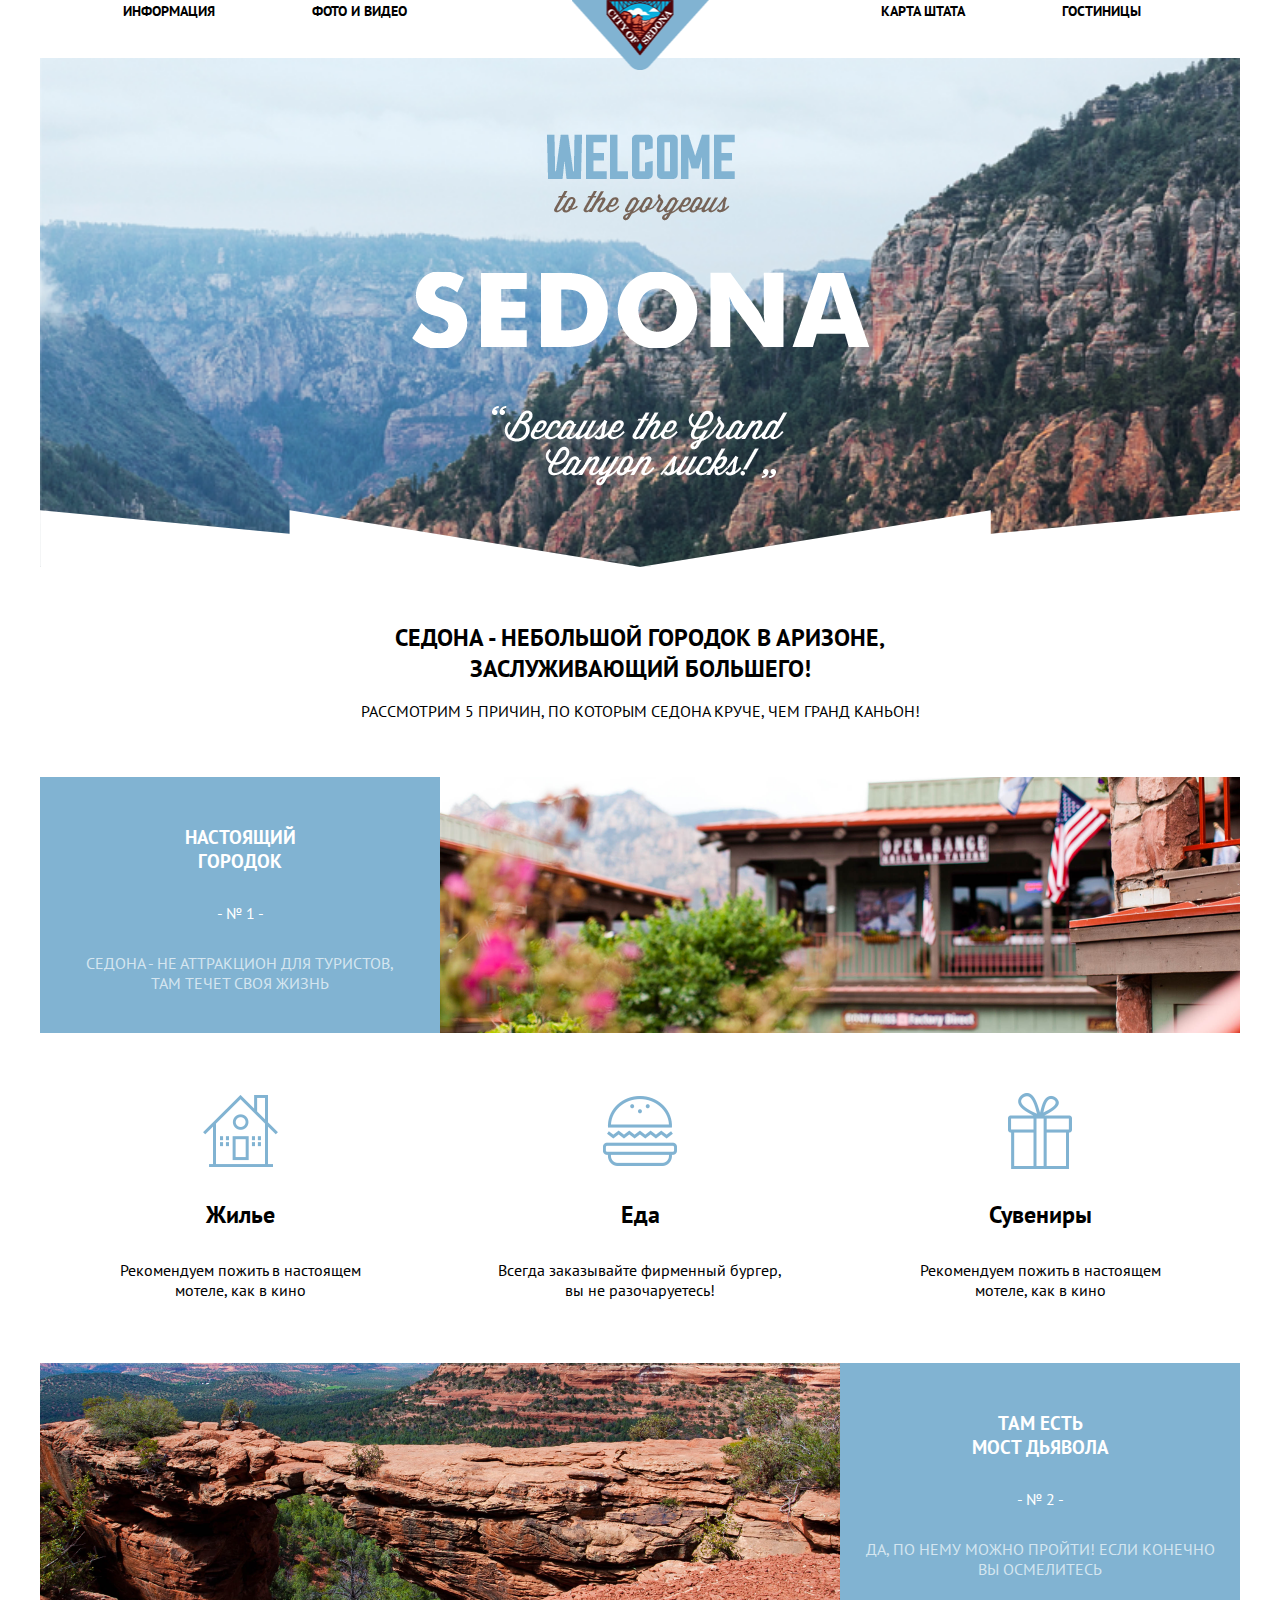
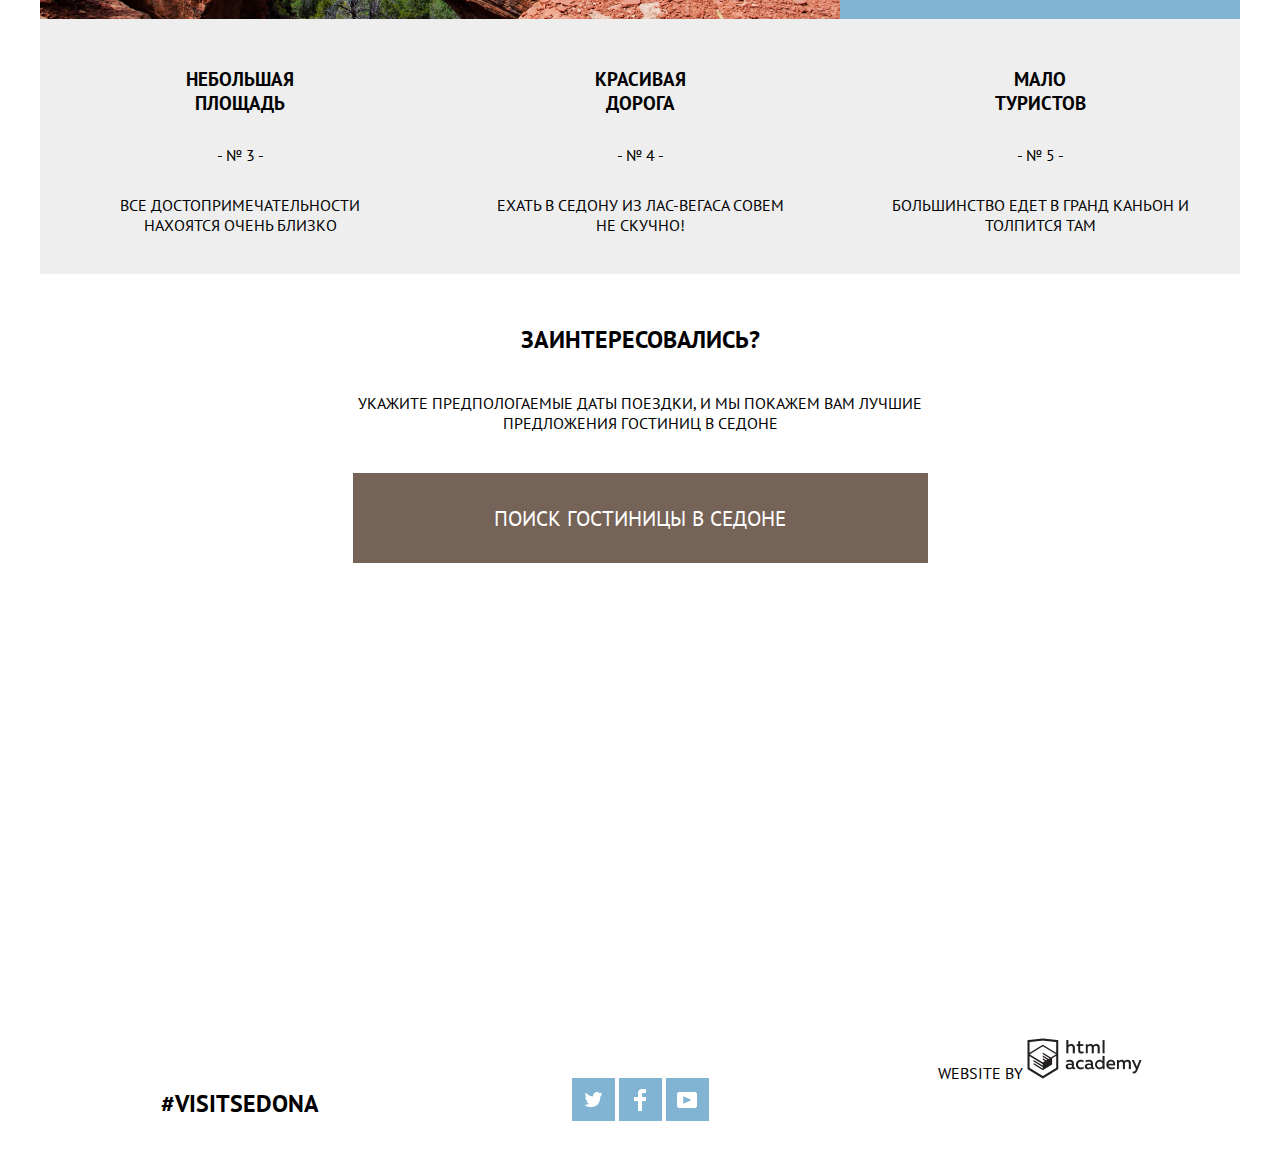
==== index.html @ 97532444 "1" ====
<!DOCTYPE html>
<html lang="en">
<head>
    <meta charset="UTF-8">
    <title>Sedona</title>
    <link rel="stylesheet" href="css/style.css">
    <link href="https://fonts.googleapis.com/css?family=PT+Sans:400,700&amp;subset=cyrillic" rel="stylesheet">
</head>
<body>
<header>
    <div class="head-img"></div>
    <nav class="head-nav">
        <a href="#">Информация</a>
        <a href="#">Фото и видео</a>
        <a href="#">Карта штата</a>
        <a href="hotels.html">Гостиницы</a>
    </nav>
</header>
<main class="main-index">
    <div class="welcome"></div>
    <div class="gorgeous"></div>
    <div class="sedona"></div>
    <div class="because"></div>
    <div class="decor-background"></div>
    <div class="causes">
        <div class="sedona-causes">
            <h2>Седона - небольшой городок в Аризоне, заслуживающий большего!</h2>
            <p>Рассмотрим 5 причин, по которым седона круче, чем Гранд Каньон!</p>
        </div>
    </div>
    <div class="img-background"></div>
    <div class="causes-container-one">
        <div class="blue-block">
            <h3>Настоящий <br> городок</h3>
            <span>- № 1 -</span>
            <p>Седона - не аттракцион для туристов, <br> там течет своя жизнь</p>
        </div>
        <div class="pic"></div>
    </div>
    <div class="causes-container-two">
        <div class="info-big">
            <div class="icon-one"></div>
            <h2>Жилье</h2>
            <p>Рекомендуем пожить в настоящем <br> мотеле, как в кино</p>
        </div>
        <div class="info-big">
            <div class="icon-two"></div>
            <h2>Еда</h2>
            <p>Всегда заказывайте фирменный бургер, <br> вы не разочаруетесь!</p>
        </div>
        <div class="info-big">
            <div class="icon-tree"></div>
            <h2>Сувениры</h2>
            <p>Рекомендуем пожить в настоящем <br> мотеле, как в кино</p>
        </div>
    </div>
    <div class="causes-container-one">
        <div class="pic"></div>
        <div class="blue-block">
            <h3>Там есть <br> мост Дьявола</h3>
            <span>- № 2 -</span>
            <p>Да, по нему можно пройти! Если конечно <br> вы осмелитесь</p>
        </div>
    </div>
    <div class="causes-container-two">
        <div class="info-small">
            <h3>Небольшая <br> площадь</h3>
            <span>- № 3 -</span>
            <p>Все достопримечательности <br> нахоятся очень близко</p>
        </div>
        <div class="info-small">
            <h3>Красивая <br> дорога</h3>
            <span>- № 4 -</span>
            <p>Ехать в Седону из Лас-Вегаса совем <br> не скучно!</p>
        </div>
        <div class="info-small">
            <h3>Мало <br> туристов</h3>
            <span>- № 5 -</span>
            <p>Большинство едет в Гранд Каньон и <br> Толпится там</p>
        </div>
    </div>
    <div class="search-wrap">
        <div class="hostel-search">
            <h2>Заинтересовались?</h2>
            <p>Укажите предпологаемые даты поездки, и мы покажем вам лучшие предложения гостиниц в Седоне</p>
            <button class="btn-search">Поиск гостиницы в седоне</button>
        </div>
    </div>
    <div class="map">
        <script type="text/javascript" charset="utf-8" async src="https://api-maps.yandex.ru/services/constructor/1.0/js/?um=constructor%3Ad782599f2aa841fd7b406ab097861d52512309ee60bc4df5527d8abed9e9d67f&amp;width=1200&amp;height=474&amp;lang=ru_RU&amp;scroll=true"></script>
    </div>
    <footer>
        <div class="foot-wrap">
        <div class="social">
            <h2>#visitsedona</h2>
        </div>
        <div class="social">
            <a href="#" class="twitter"></a>
            <a href="#" class="facebook"></a>
            <a href="#" class="youtube"></a>
        </div>
        <div class="social">
            <span>Website by</span>
            <a href="#" class="academy"><img src="img/logo_name.png" alt="html academy"></a>
        </div>
        </div>
    </footer>
</main>
</body>
</html>
---- css/style.css ----
*{
    font-family: 'PT Sans', sans-serif;
    margin: 0 auto;
    padding: 0;
   /* outline: 1px solid black;*/
}
header{
    width: 1280px;
}
main{
    width: 1280px;
}
footer{
    width: 1280px;
}
.head-nav{
    width: 1200px;
    height: 58px;
}
.head-nav a{
    margin: 0 0 0 73px;
    padding: 10px;
    color: #000000;
    font-size: 14px;
    font-weight: bold;
    text-transform: uppercase;
    text-decoration: none;
    cursor: pointer;
}
.head-nav a:nth-of-type(3){
    margin: 0 0 0 450px;
}
.head-img {
    position: absolute;
    width: 137px;
    height: 70px;
    margin: 0 0 0 572px;
    background: url("../img/logo.png") center no-repeat;
}
.welcome{
    position: absolute;
    width: 190px;
    height: 46px;
    margin: 75px 0 0 546px;
    background: url("../img/welcome.png")center no-repeat;
}
.gorgeous {
    position: absolute;
    width: 178px;
    height: 30px;
    margin: 133px 0 0 553px;
    background: url("../img/tothegorgeous.png") center no-repeat;
}
.sedona{
     position: absolute;
     width: 460px;
     height: 76px;
     margin: 214px 0 0 411px;
     background: url("../img/Sedona.png")center no-repeat;
 }
.because{
    position: absolute;
    width: 296px;
    height: 80px;
    margin: 348px 0 0 492px;
    background: url("../img/becausetheGrand Canyonsucks.png")center no-repeat;
}
.img-background{
    width: 1200px;
    height: 719px;
    background: url("../img/backgroundSedona.png") center no-repeat;
    background-size: cover;
}
.decor-background{
    position: absolute;
    width: 1200px;
    height: 60px;
    margin:  450px 0 0 40px;
    background: url("../img/decorbackg.png") center no-repeat;
}
.causes{
    position: absolute;
    width: 1200px;
    height: 210px;
    margin:  509px 0 0 40px;
    background: #ffffff;
}
.sedona-causes{
    width: 576px;
    height: 100px;
    margin: 55px auto;
    text-align: center;
    text-transform: uppercase;
}
.sedona-causes p{
    margin: 17px 0 0 0;
}
.causes-container-one{
    width: 1200px;
    display: flex;
}
.causes-container-two{
    width: 1200px;
    display: flex;
}
.blue-block{
    width: 400px;
    height: 256px;
    background: #81b3d2;
    color: #ffffff;
    text-align: center;
    text-transform: uppercase;
}
.blue-block h3{
    margin: 48px 0 30px 0;
}
.blue-block p{
    margin: 30px 0 0 0;
    color: #d5e6f0;
}
.pic{
    width: 800px;
    height: 256px;
    background: url("../img/photo1.png") center no-repeat;
    background-size: cover;
}
.pic:nth-of-type(1){
    width: 800px;
    height: 256px;
    background: url("../img/photo2.png") center no-repeat;
    background-size: cover;
}
.info-big{
    width: 400px;
    height: 330px;
    text-align: center;
}
.info-big p{
    margin: 30px 0 0 0;
}
.icon-one{
    width: 76px;
    height: 76px;
    margin: 60px auto 30px auto;
    background: url("../img/icon-1.png") center no-repeat;
}
.icon-two{
    width: 76px;
    height: 76px;
    margin: 60px auto 30px auto;
    background: url("../img/icon-2.png") center no-repeat;
}
.icon-tree{
    width: 76px;
    height: 76px;
    margin: 60px auto 30px auto;
    background: url("../img/icon-3.png") center no-repeat;
}
.info-small{
    width: 400px;
    height: 255px;
    background: #eeeeee;
    text-align: center;
    text-transform: uppercase;
}
.info-small h3{
    margin: 48px 0 30px 0;
}
.info-small p{
    margin: 30px 0 0 0;
}
.search-wrap{
    width: 1200px;
    padding: 50px 0 0 0;
}
.hostel-search{
    width: 576px;
    height: 240px;
    text-align: center;
    text-transform: uppercase;
}
.hostel-search h2{
    margin: 0 0 38px 0;
}
.hostel-search p{
    margin: 0 0 40px 0;
}
button.btn-search{
    width: 575px;
    height: 90px;
    background: #766357;
    color: #ffffff;
    font-size: 21px;
    text-transform: uppercase;
    border: none;
    cursor: pointer;
}
.map{
    width: 1200px;
    height: 474px;
}
.foot-wrap{
    display: flex;
    width: 1200px;
    height: 120px;
}
.social{
    width: 400px;
    height: 120px;
    text-align: center;
    text-transform: uppercase;
}
.social h2{
    margin: 50px 0 0 0;
}
.social span{
    margin: 50px 0 0 0;
}
.social a{
    margin: 40px 0 0 0;
    text-decoration: none;
}
.social a:last-child(1){
    margin: 50px 0 0 0;
}
.twitter{
    display: inline-block;
    width: 43px;
    height: 43px;
    background: #81b3d2 url("../img/twitter.png") center no-repeat;
}
.facebook{
    display: inline-block;
    width: 43px;
    height: 43px;
    background: #81b3d2 url("../img/fb.png") center no-repeat;
}
.youtube{
    display: inline-block;
    width: 43px;
    height: 43px;
    background: #81b3d2 url("../img/youtube.png") center no-repeat;
}
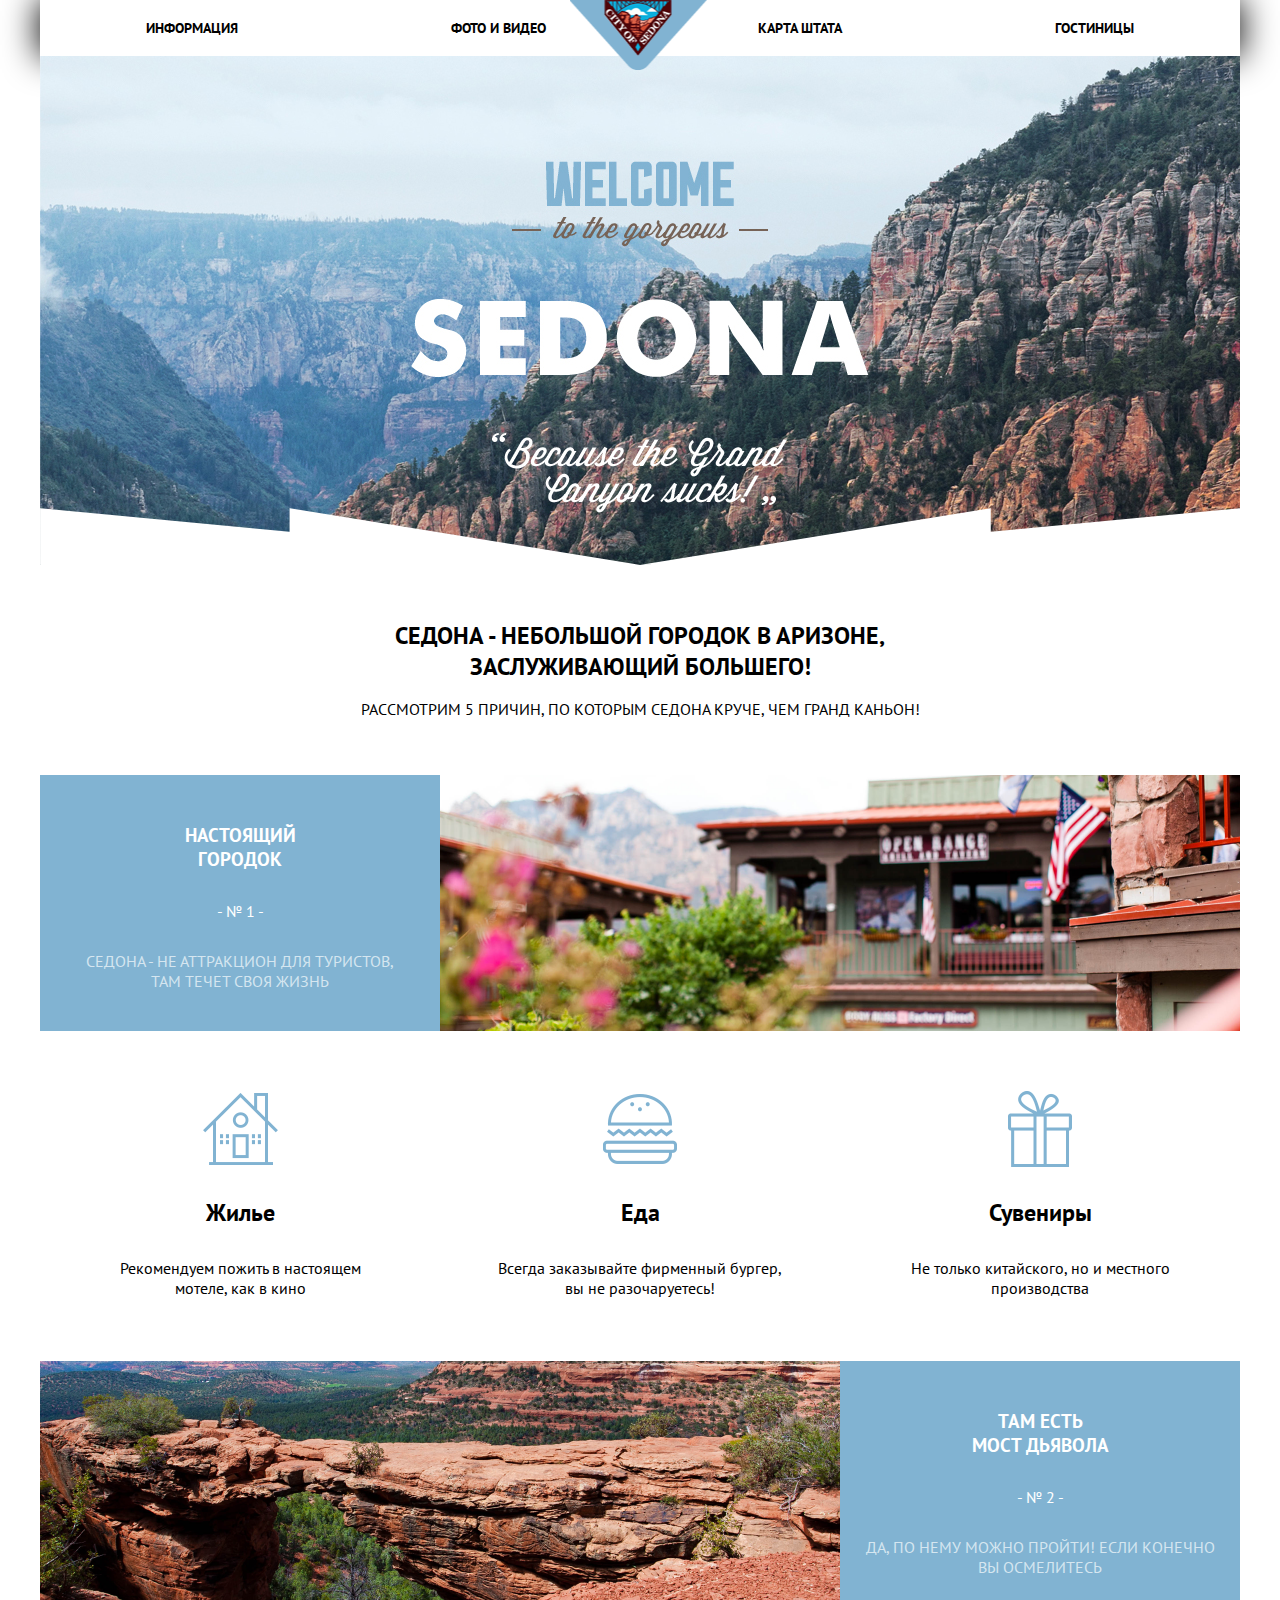
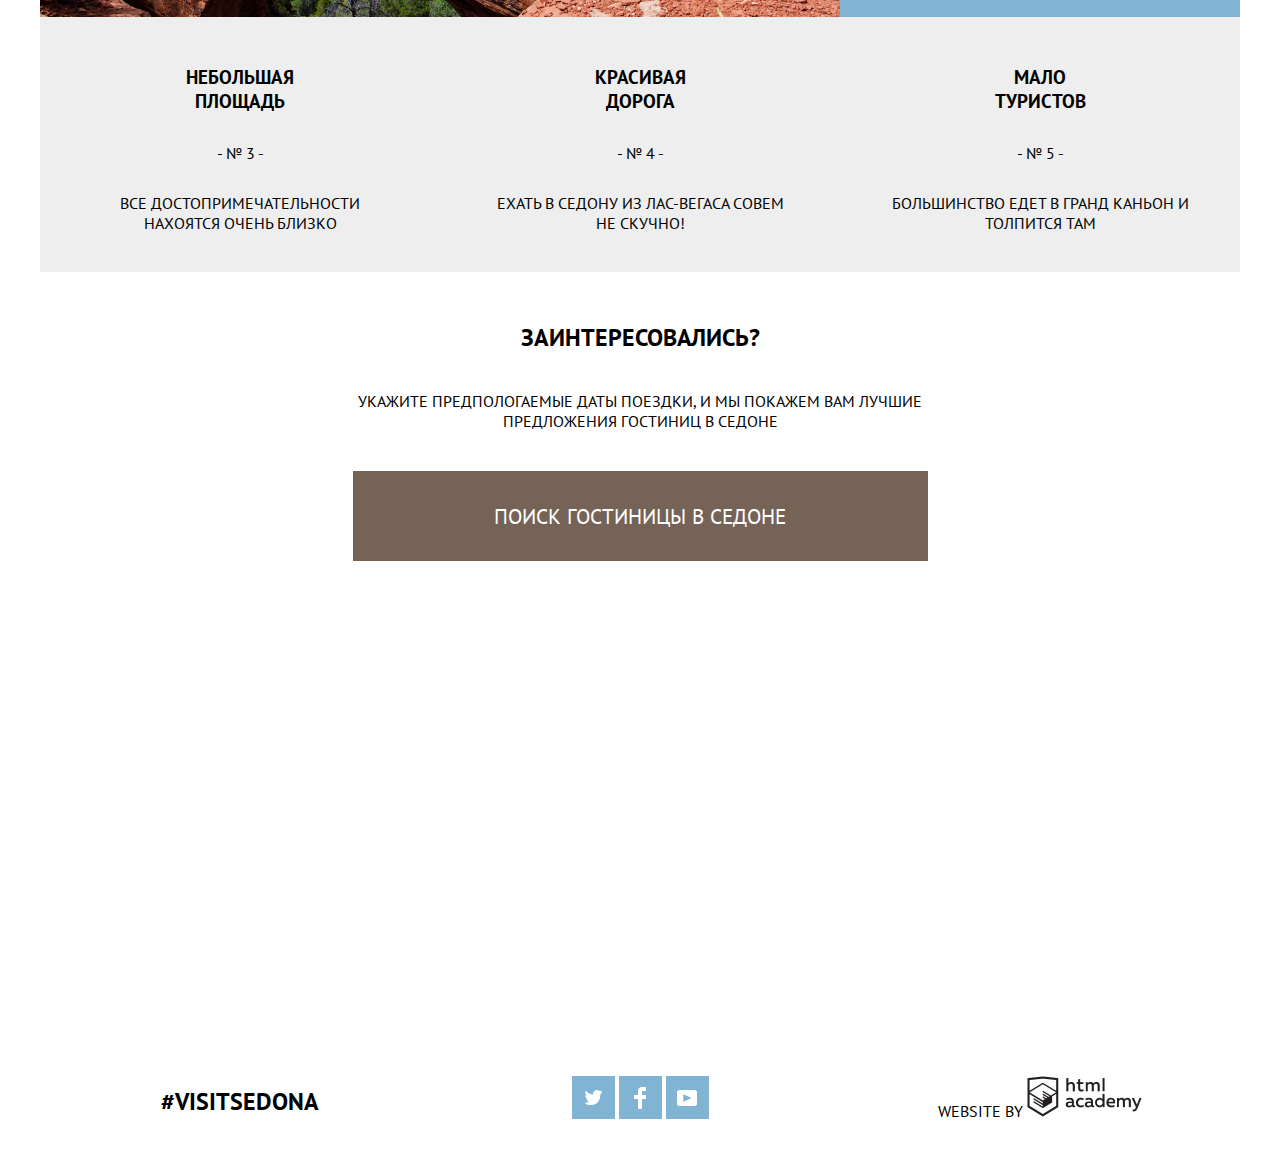
==== commit 3d24e144: "sedona" ====
--- a/index.html
+++ b/index.html
@@ -8,19 +8,16 @@
 </head>
 <body>
 <header>
-    <div class="head-img"></div>
     <nav class="head-nav">
         <a href="#">Информация</a>
         <a href="#">Фото и видео</a>
+        <a href="index.html" class="head-img"></a>
         <a href="#">Карта штата</a>
         <a href="hotels.html">Гостиницы</a>
     </nav>
+    <div class="shadow"></div>
 </header>
 <main class="main-index">
-    <div class="welcome"></div>
-    <div class="gorgeous"></div>
-    <div class="sedona"></div>
-    <div class="because"></div>
     <div class="decor-background"></div>
     <div class="causes">
         <div class="sedona-causes">
@@ -51,7 +48,7 @@
         <div class="info-big">
             <div class="icon-tree"></div>
             <h2>Сувениры</h2>
-            <p>Рекомендуем пожить в настоящем <br> мотеле, как в кино</p>
+            <p>Не только китайского, но и местного <br> производства</p>
         </div>
     </div>
     <div class="causes-container-one">
@@ -80,15 +77,16 @@
         </div>
     </div>
     <div class="search-wrap">
-        <div class="hostel-search">
+        <div class="hotels-search">
             <h2>Заинтересовались?</h2>
             <p>Укажите предпологаемые даты поездки, и мы покажем вам лучшие предложения гостиниц в Седоне</p>
             <button class="btn-search">Поиск гостиницы в седоне</button>
         </div>
     </div>
     <div class="map">
-        <script type="text/javascript" charset="utf-8" async src="https://api-maps.yandex.ru/services/constructor/1.0/js/?um=constructor%3Ad782599f2aa841fd7b406ab097861d52512309ee60bc4df5527d8abed9e9d67f&amp;width=1200&amp;height=474&amp;lang=ru_RU&amp;scroll=true"></script>
+        <script type="text/javascript" charset="utf-8" async src="https://api-maps.yandex.ru/services/constructor/1.0/js/?um=constructor%3Ad782599f2aa841fd7b406ab097861d52512309ee60bc4df5527d8abed9e9d67f&amp;width=100%25&amp;height=595&amp;lang=ru_RU&amp;scroll=true"></script>
     </div>
+</main>
     <footer>
         <div class="foot-wrap">
         <div class="social">
@@ -100,11 +98,12 @@
             <a href="#" class="youtube"></a>
         </div>
         <div class="social">
+            <div class="html-academy">
             <span>Website by</span>
             <a href="#" class="academy"><img src="img/logo_name.png" alt="html academy"></a>
+            </div>
         </div>
         </div>
     </footer>
-</main>
 </body>
 </html>--- a/css/style.css
+++ b/css/style.css
@@ -2,7 +2,7 @@
     font-family: 'PT Sans', sans-serif;
     margin: 0 auto;
     padding: 0;
-   /* outline: 1px solid black;*/
+ /*   outline: 1px solid black;*/
 }
 header{
     width: 1280px;
@@ -11,15 +11,19 @@
     width: 1280px;
 }
 footer{
+    position: relative;
     width: 1280px;
+    background: rgba(255, 255, 255, 0.84);
+}
+button{
+    text-transform: uppercase;
 }
 .head-nav{
-    width: 1200px;
-    height: 58px;
+    display: flex;
+    width: 1200px;
+    box-shadow: black 0 0 35px 1px;
 }
 .head-nav a{
-    margin: 0 0 0 73px;
-    padding: 10px;
     color: #000000;
     font-size: 14px;
     font-weight: bold;
@@ -27,48 +31,25 @@
     text-decoration: none;
     cursor: pointer;
 }
+.head-nav a:nth-of-type(1),
+.head-nav a:nth-of-type(2),
+.head-nav a:nth-of-type(4),
+.head-nav a:nth-of-type(5) {
+    padding: 19px 0 19px 0;
+}
 .head-nav a:nth-of-type(3){
-    margin: 0 0 0 450px;
+    margin: 0 0 0 530px;
 }
 .head-img {
     position: absolute;
     width: 137px;
     height: 70px;
-    margin: 0 0 0 572px;
     background: url("../img/logo.png") center no-repeat;
 }
-.welcome{
-    position: absolute;
-    width: 190px;
-    height: 46px;
-    margin: 75px 0 0 546px;
-    background: url("../img/welcome.png")center no-repeat;
-}
-.gorgeous {
-    position: absolute;
-    width: 178px;
-    height: 30px;
-    margin: 133px 0 0 553px;
-    background: url("../img/tothegorgeous.png") center no-repeat;
-}
-.sedona{
-     position: absolute;
-     width: 460px;
-     height: 76px;
-     margin: 214px 0 0 411px;
-     background: url("../img/Sedona.png")center no-repeat;
- }
-.because{
-    position: absolute;
-    width: 296px;
-    height: 80px;
-    margin: 348px 0 0 492px;
-    background: url("../img/becausetheGrand Canyonsucks.png")center no-repeat;
-}
 .img-background{
     width: 1200px;
     height: 719px;
-    background: url("../img/backgroundSedona.png") center no-repeat;
+    background: url("../img/backgroundsedona.jpg") center no-repeat;
     background-size: cover;
 }
 .decor-background{
@@ -173,16 +154,16 @@
     width: 1200px;
     padding: 50px 0 0 0;
 }
-.hostel-search{
+.hotels-search{
     width: 576px;
     height: 240px;
     text-align: center;
     text-transform: uppercase;
 }
-.hostel-search h2{
+.hotels-search h2{
     margin: 0 0 38px 0;
 }
-.hostel-search p{
+.hotels-search p{
     margin: 0 0 40px 0;
 }
 button.btn-search{
@@ -196,7 +177,6 @@
     cursor: pointer;
 }
 .map{
-    width: 1200px;
     height: 474px;
 }
 .foot-wrap{
@@ -213,15 +193,9 @@
 .social h2{
     margin: 50px 0 0 0;
 }
-.social span{
-    margin: 50px 0 0 0;
-}
 .social a{
     margin: 40px 0 0 0;
     text-decoration: none;
-}
-.social a:last-child(1){
-    margin: 50px 0 0 0;
 }
 .twitter{
     display: inline-block;
@@ -241,4 +215,199 @@
     height: 43px;
     background: #81b3d2 url("../img/youtube.png") center no-repeat;
 }
+.main-hotels{
+    width: 1280px;
+}
+.filter-wrap{
+    display: flex;
+    width: 100%;
+    height: 217px;
+    background: url("../img/filterbackground.png") center no-repeat;
+    color: #ffffff;
+    text-transform: uppercase;
+}
+.filter{
+    width: 150px;
+    height: 165px;
+    margin: 30px 0 0 146px;
+}
+.filter h4{
+    margin: 0 0 25px 0;
+}
+.filter-item{
+    margin: 0 0 25px 0;
+}
+.filter-price{
+    width: 328px;
+    height: 160px;
+    margin: 27px 0 0 253px;
+}
+.range-price{
+    float: left;
+    width: 296px;
+    margin: 15px 0 0 0;
+    padding: 7px;
+    border: 2px solid white;
+}
+.min-price{
+    margin: 0 0 0 60px;
+}
+.max-price{
+    margin: 0 0 0 105px;
+}
+.scale{
+    width: 317px;
+    height: 2px;
+    margin: 70px 0 25px 0;
+    background: #999999;
+}
+.white-scale{
+    float: left;
+    width: 260px;
+    height: 2px;
+    background: #ffffff;
+}
+.circle-min{
+    position: absolute;
+    border-radius: 50%;
+    width: 22px;
+    height: 22px;
+    margin: -10px 0 0 0;
+    background: #ffffff;
+    cursor: pointer;
+}
+.circle-max{
+    position: absolute;
+    border-radius: 50%;
+    width: 22px;
+    height: 22px;
+    margin: -10px 0 0 260px;
+    background: #ffffff;
+    cursor: pointer;
+}
+.btn-show{
+    margin: 0 0 0 97px;
+    padding: 10px 36px 10px 36px;
+    border: 2px solid white;
+    background: none;
+    color: #ffffff;
+    text-transform: uppercase;
+    cursor: pointer;
+}
+.main-wrap{
+    display: flex;
+    width: 1200px;
+    height: 540px;
+    font-size: 14px;
+    text-transform: uppercase;
+}
+.result-search{
+    display: flex;
+    align-items: center;
+    width: 528px;
+    padding: 25px 0 25px 0;
+    text-align: center;
+ }
+.btn-sort{
+    height: 25px;
+    border: none;
+    border-bottom: 1px dashed #81b3d2;
+    background: none;
+    cursor: pointer;
+}
+.result-search-wrap{
+    width: 600px;
+    background: #fefefe;
+ }
+.rating-wrap{
+    width: 600px;
+    background: #fefefe;
+}
+.hotels-wrap{
+    display: flex;
+    height: 150px;
+    border-top: 1px solid #e5e5e5;
+    border-bottom: 1px solid #e5e5e5;
+ }
+.btn-more{
+    padding: 3px 12px 3px 12px;
+    margin: 15px 0 0 0;
+    border: none;
+    background: #81b3d2;
+    cursor: pointer;
+}
+.btn-order{
+    padding: 3px 12px 3px 12px;
+    margin: 15px 0 0 5px;
+    border: none;
+    background: #766357;
+    cursor: pointer;
+}
+.hotel-img-one{
+    width: 135px;
+    height: 90px;
+    margin: 0 30px 0 0;
+    background: url("../img/imghotels1.png") no-repeat;
+}
+.hotel-img-two{
+    width: 135px;
+    height: 90px;
+    margin: 0 30px 0 0;
+    background: url("../img/imghotels2.png") no-repeat;
+}
+.hotel-img-tree{
+    width: 135px;
+    height: 90px;
+    margin: 0 30px 0 0;
+    background: url("../img/imghotels3.png") no-repeat;
+}
+.hotel-info{
+    width: 260px;
+    height: 90px
+}
+.rating{
+    width: 241px;
+    height: 87px;
+    margin: 35px 0 0 288px;
+}
+.stars{
+    width: 241px;
+    height: 20px;
+}
+.rating-score{
+    width: 111px;
+    height: 28px;
+    margin: 0 0 0 150px;
+    background: #f2f2f2;
+}
+.html-academy{
+    width: 205px;
+    margin: 40px auto;
+}
+.stars {
+    direction: rtl;
+    margin: 0 0 45px 0;
+}
+.stars > span {
+    display: inline-block;
+    width: 20px;
+}
+.stars > span:before{
+    content: "\2605";
+    font-size: 20px;
+    color: #81b3d2;
+}
+.wrapper{
+    display: flex;
+    height: 95px;
+    margin: 35px 0 0 50px;
+}
+.sort-arrow{
+    width: 241px;
+    height: 27px;
+    background: #ffcac8;
+}
 
+
+
+
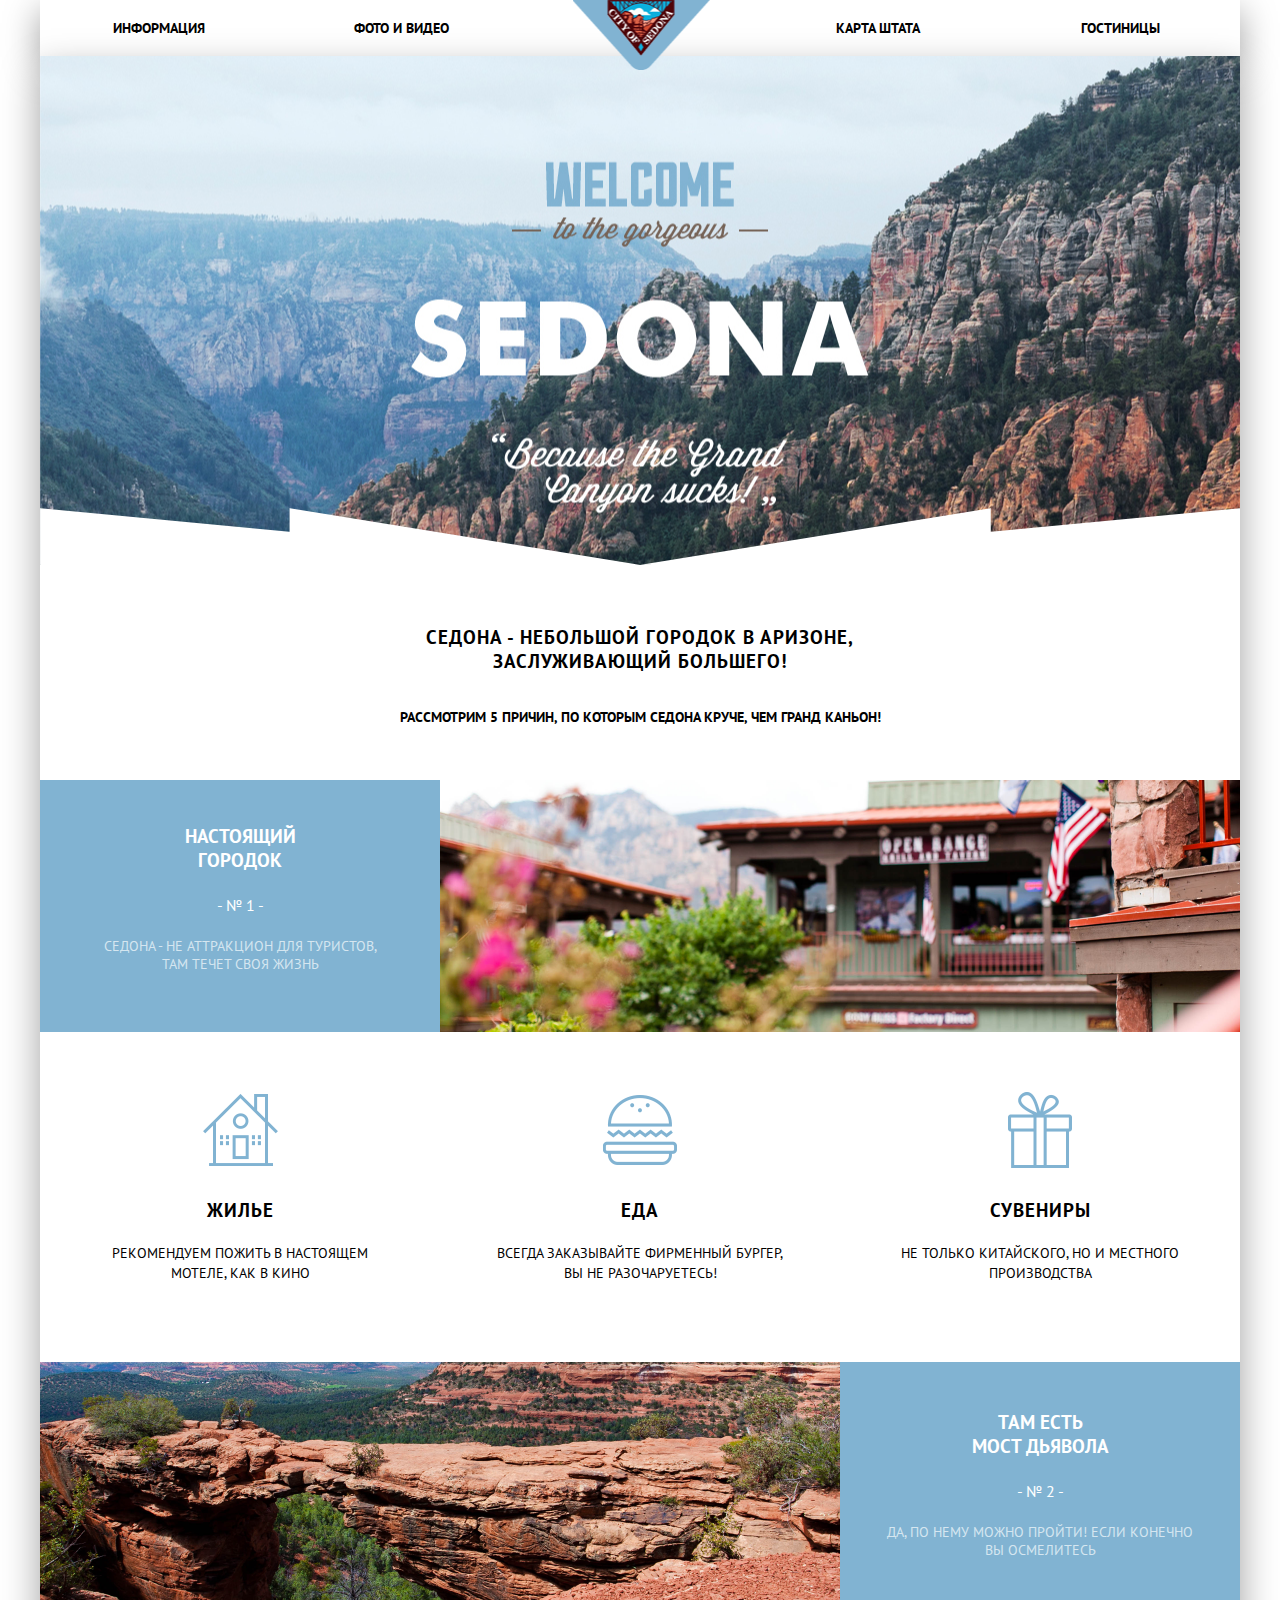
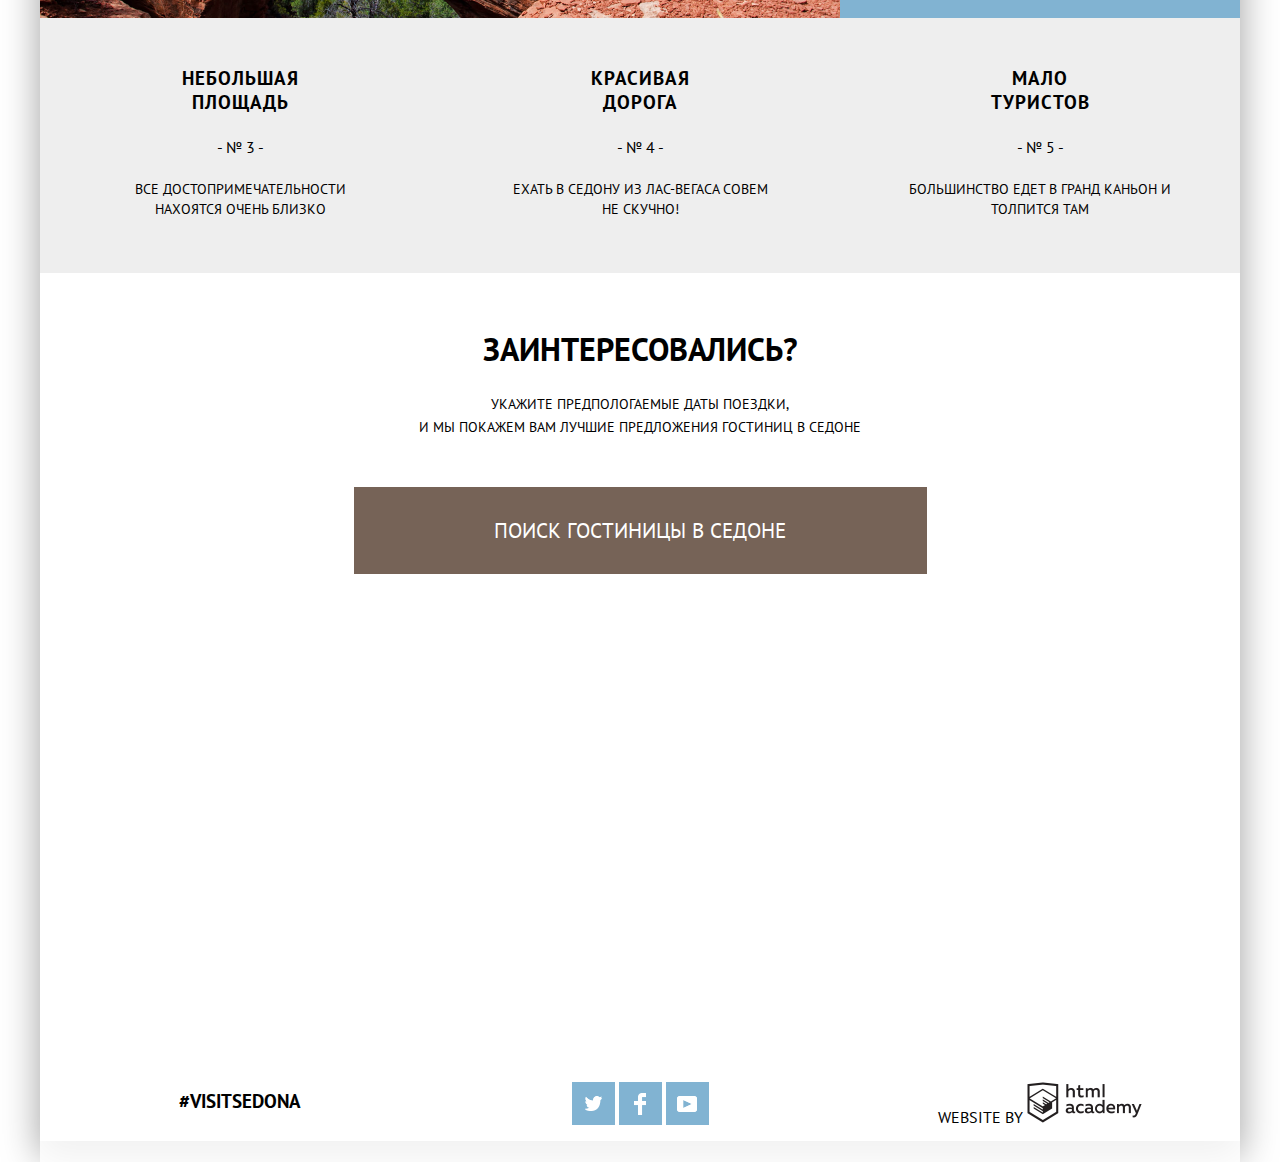
==== commit 7b8a2e0f: "7/10" ====
--- a/index.html
+++ b/index.html
@@ -15,13 +15,13 @@
         <a href="#">Карта штата</a>
         <a href="hotels.html">Гостиницы</a>
     </nav>
-    <div class="shadow"></div>
+    <div class="shadow-index"></div>
 </header>
 <main class="main-index">
     <div class="decor-background"></div>
     <div class="causes">
         <div class="sedona-causes">
-            <h2>Седона - небольшой городок в Аризоне, заслуживающий большего!</h2>
+            <h3>Седона - небольшой городок в Аризоне, <br> заслуживающий большего!</h3>
             <p>Рассмотрим 5 причин, по которым седона круче, чем Гранд Каньон!</p>
         </div>
     </div>
@@ -37,17 +37,17 @@
     <div class="causes-container-two">
         <div class="info-big">
             <div class="icon-one"></div>
-            <h2>Жилье</h2>
+            <h3>Жилье</h3>
             <p>Рекомендуем пожить в настоящем <br> мотеле, как в кино</p>
         </div>
         <div class="info-big">
             <div class="icon-two"></div>
-            <h2>Еда</h2>
+            <h3>Еда</h3>
             <p>Всегда заказывайте фирменный бургер, <br> вы не разочаруетесь!</p>
         </div>
         <div class="info-big">
             <div class="icon-tree"></div>
-            <h2>Сувениры</h2>
+            <h3>Сувениры</h3>
             <p>Не только китайского, но и местного <br> производства</p>
         </div>
     </div>
@@ -78,19 +78,39 @@
     </div>
     <div class="search-wrap">
         <div class="hotels-search">
-            <h2>Заинтересовались?</h2>
-            <p>Укажите предпологаемые даты поездки, и мы покажем вам лучшие предложения гостиниц в Седоне</p>
+            <h1>Заинтересовались?</h1>
+            <p>Укажите предпологаемые даты поездки, <br> и мы покажем вам лучшие предложения гостиниц в Седоне</p>
             <button class="btn-search">Поиск гостиницы в седоне</button>
         </div>
     </div>
+    <div class="modal">
+        <div class="modal-date">
+            <p>Дата заезда:</p>
+            <div class="calendar">24 Апреля 2017</div>
+        </div>
+        <div class="modal-date">
+            <p>Дата выезда:</p>
+            <div class="calendar">4 Июля 2017</div>
+        </div>
+        <div class="wrap-modal">
+            <div class="modal-people">
+                <p>Взрослые:</p>
+                <div class="folk">2</div>
+            </div>
+            <div class="modal-people">
+                <p>Дети:</p>
+                <div class="folk">0</div>
+            </div>
+        </div>
+        <a href="hotels.html" class="link-search-modal">Найти</a>
+    </div>
     <div class="map">
-        <script type="text/javascript" charset="utf-8" async src="https://api-maps.yandex.ru/services/constructor/1.0/js/?um=constructor%3Ad782599f2aa841fd7b406ab097861d52512309ee60bc4df5527d8abed9e9d67f&amp;width=100%25&amp;height=595&amp;lang=ru_RU&amp;scroll=true"></script>
+        <script type="text/javascript" charset="utf-8" async src="https://api-maps.yandex.ru/services/constructor/1.0/js/?um=constructor%3Ad782599f2aa841fd7b406ab097861d52512309ee60bc4df5527d8abed9e9d67f&amp;width=1200&amp;height=595&amp;lang=ru_RU&amp;scroll=false"></script>
     </div>
 </main>
-    <footer>
-        <div class="foot-wrap">
+    <footer class="foot-wrap">
         <div class="social">
-            <h2>#visitsedona</h2>
+            <h3>#visitsedona</h3>
         </div>
         <div class="social">
             <a href="#" class="twitter"></a>
@@ -103,7 +123,7 @@
             <a href="#" class="academy"><img src="img/logo_name.png" alt="html academy"></a>
             </div>
         </div>
-        </div>
     </footer>
+<script src="js/script.js"></script>
 </body>
 </html>--- a/css/style.css
+++ b/css/style.css
@@ -21,7 +21,7 @@
 .head-nav{
     display: flex;
     width: 1200px;
-    box-shadow: black 0 0 35px 1px;
+    box-shadow: rgba(0, 0, 0, 0.36) 0 12px 35px 1px;
 }
 .head-nav a{
     color: #000000;
@@ -30,6 +30,12 @@
     text-transform: uppercase;
     text-decoration: none;
     cursor: pointer;
+}
+.head-nav a:hover {
+    color: #81b3d2;
+}
+.head-nav a:active{
+    color: #b2b2b2;
 }
 .head-nav a:nth-of-type(1),
 .head-nav a:nth-of-type(2),
@@ -37,8 +43,20 @@
 .head-nav a:nth-of-type(5) {
     padding: 19px 0 19px 0;
 }
+.head-nav a:nth-of-type(1){
+    margin: 0 0 0 73px;
+}
+.head-nav a:nth-of-type(2){
+    margin: 0 0 0 149px;
+}
 .head-nav a:nth-of-type(3){
-    margin: 0 0 0 530px;
+    margin: 0 0 0 533px;
+}
+.head-nav a:nth-of-type(4){
+    margin: 0 0 0 387px;
+}
+.head-nav a:nth-of-type(5){
+    margin: 0 0 0 161px;
 }
 .head-img {
     position: absolute;
@@ -48,7 +66,7 @@
 }
 .img-background{
     width: 1200px;
-    height: 719px;
+    height: 720px;
     background: url("../img/backgroundsedona.jpg") center no-repeat;
     background-size: cover;
 }
@@ -62,7 +80,6 @@
 .causes{
     position: absolute;
     width: 1200px;
-    height: 210px;
     margin:  509px 0 0 40px;
     background: #ffffff;
 }
@@ -72,9 +89,15 @@
     margin: 55px auto;
     text-align: center;
     text-transform: uppercase;
+    font-weight: bold;
+}
+.sedona-causes h3{
+    margin: 60px 0 0 0;
+    letter-spacing: 1px;
 }
 .sedona-causes p{
-    margin: 17px 0 0 0;
+    margin: 35px 0 0 0;
+    font-size: 14px;
 }
 .causes-container-one{
     width: 1200px;
@@ -93,11 +116,12 @@
     text-transform: uppercase;
 }
 .blue-block h3{
-    margin: 48px 0 30px 0;
+    margin: 48px 0 23px 0;
 }
 .blue-block p{
-    margin: 30px 0 0 0;
+    margin: 22px 0 0 0;
     color: #d5e6f0;
+    font-size: 14px;
 }
 .pic{
     width: 800px;
@@ -115,9 +139,15 @@
     width: 400px;
     height: 330px;
     text-align: center;
+    text-transform: uppercase;
+}
+.info-big h3{
+    letter-spacing: 1px;
 }
 .info-big p{
-    margin: 30px 0 0 0;
+    margin: 21px 0 0 0;
+    font-size: 14px;
+    line-height: 20px;
 }
 .icon-one{
     width: 76px;
@@ -145,10 +175,13 @@
     text-transform: uppercase;
 }
 .info-small h3{
-    margin: 48px 0 30px 0;
+    margin: 48px 0 23px 0;
+    letter-spacing: 1px;
 }
 .info-small p{
-    margin: 30px 0 0 0;
+    margin: 22px 0 0 0;
+    font-size: 14px;
+    line-height: 20px;
 }
 .search-wrap{
     width: 1200px;
@@ -160,21 +193,30 @@
     text-align: center;
     text-transform: uppercase;
 }
-.hotels-search h2{
-    margin: 0 0 38px 0;
+.hotels-search h1{
+    margin: 5px 0 23px 0;
 }
 .hotels-search p{
-    margin: 0 0 40px 0;
-}
-button.btn-search{
-    width: 575px;
-    height: 90px;
+    margin: 0 0 48px 0;
+    line-height: 23px;
+    font-size: 14px;
+}
+.btn-search{
+    width: 573px;
+    height: 87px;
     background: #766357;
     color: #ffffff;
     font-size: 21px;
     text-transform: uppercase;
     border: none;
     cursor: pointer;
+}
+.btn-search:hover{
+    background: #604e43;
+}
+.btn-search:active{
+    background: #503e33;
+    color: #695950;
 }
 .map{
     height: 474px;
@@ -190,8 +232,8 @@
     text-align: center;
     text-transform: uppercase;
 }
-.social h2{
-    margin: 50px 0 0 0;
+.social h3{
+    margin: 47px 0 0 0;
 }
 .social a{
     margin: 40px 0 0 0;
@@ -215,6 +257,17 @@
     height: 43px;
     background: #81b3d2 url("../img/youtube.png") center no-repeat;
 }
+.twitter:hover,
+.facebook:hover,
+.youtube:hover{
+    background: #669ec0;
+}
+.twitter:active,
+.facebook:active,
+.youtube:active{
+    background: #5496bd;
+    color: #88b6d1;
+}
 .main-hotels{
     width: 1280px;
 }
@@ -229,10 +282,10 @@
 .filter{
     width: 150px;
     height: 165px;
-    margin: 30px 0 0 146px;
+    margin: 30px 0 0 110px;
 }
 .filter h4{
-    margin: 0 0 25px 0;
+    margin: -3px 0 25px 0;
 }
 .filter-item{
     margin: 0 0 25px 0;
@@ -240,12 +293,12 @@
 .filter-price{
     width: 328px;
     height: 160px;
-    margin: 27px 0 0 253px;
+    margin: 26px 0 0 332px;
 }
 .range-price{
     float: left;
     width: 296px;
-    margin: 15px 0 0 0;
+    margin: 11px 0 0 0;
     padding: 7px;
     border: 2px solid white;
 }
@@ -281,19 +334,24 @@
     border-radius: 50%;
     width: 22px;
     height: 22px;
-    margin: -10px 0 0 260px;
+    margin: -12px 0 0 250px;
     background: #ffffff;
     cursor: pointer;
 }
 .btn-show{
-    margin: 0 0 0 97px;
-    padding: 10px 36px 10px 36px;
+    margin: 4px 0 0 83px;
+    padding: 7px 35px 7px 35px;
     border: 2px solid white;
     background: none;
     color: #ffffff;
     text-transform: uppercase;
     cursor: pointer;
 }
+.btn-show:hover{
+    color: #000000;
+    font-weight: bold;
+    background: #ffffff;
+}
 .main-wrap{
     display: flex;
     width: 1200px;
@@ -303,18 +361,35 @@
 }
 .result-search{
     display: flex;
+    justify-content: flex-start;
     align-items: center;
-    width: 528px;
-    padding: 25px 0 25px 0;
+    width: 600px;
+    padding: 27px 0 27px 0;
     text-align: center;
  }
+.result-search h2{
+    margin: 3px 40px 0 71px;
+}
+.result-search p{
+    font-size: 12px;
+    margin: 7px 30px 0 10px;
+}
 .btn-sort{
     height: 25px;
     border: none;
     border-bottom: 1px dashed #81b3d2;
     background: none;
-    cursor: pointer;
-}
+    color: #d1d1d1;
+    font-size: 12px;
+    cursor: pointer;
+}
+.btn-sort:hover{
+     color: #92bdd8;
+}
+.btn-sort:active{
+    color: #222222;
+}
+
 .result-search-wrap{
     width: 600px;
     background: #fefefe;
@@ -330,45 +405,72 @@
     border-bottom: 1px solid #e5e5e5;
  }
 .btn-more{
-    padding: 3px 12px 3px 12px;
-    margin: 15px 0 0 0;
+    padding: 4px 18px 4px 18px;
+    margin: 16px 0 0 0;
     border: none;
+    color: #ffffff;
+    font-weight: bold;
     background: #81b3d2;
     cursor: pointer;
 }
+.btn-more:hover{
+    background: #669ec0;
+}
+.btn-more:active{
+    background: #5496bd;
+    color: #88b6d1;
+}
 .btn-order{
-    padding: 3px 12px 3px 12px;
-    margin: 15px 0 0 5px;
+    padding: 4px 19px 4px 19px;
+    margin: 16px 0 0 4px;
     border: none;
+    color: #ffffff;
+    font-weight: bold;
     background: #766357;
     cursor: pointer;
+}
+.btn-order:hover{
+    background: #604e43;
+}
+.btn-order:active{
+    background: #503e33;
+    color: #857871;
 }
 .hotel-img-one{
     width: 135px;
     height: 90px;
-    margin: 0 30px 0 0;
+    margin: 0 30px 0 22px;
     background: url("../img/imghotels1.png") no-repeat;
 }
 .hotel-img-two{
     width: 135px;
     height: 90px;
-    margin: 0 30px 0 0;
+    margin: 0 30px 0 22px;
     background: url("../img/imghotels2.png") no-repeat;
 }
 .hotel-img-tree{
     width: 135px;
     height: 90px;
-    margin: 0 30px 0 0;
+    margin: 0 30px 0 22px;
     background: url("../img/imghotels3.png") no-repeat;
 }
 .hotel-info{
     width: 260px;
     height: 90px
 }
+.hotel-info a{
+    margin: 0 0 3px 0;
+}
+.hotel-info a:hover{
+    color: #81b3d2;
+}
+.hotel-info a:active{
+    color: #b2b2b2;
+}
 .rating{
     width: 241px;
     height: 87px;
-    margin: 35px 0 0 288px;
+    margin: 34px 0 0 287px;
 }
 .stars{
     width: 241px;
@@ -400,14 +502,94 @@
 .wrapper{
     display: flex;
     height: 95px;
-    margin: 35px 0 0 50px;
-}
-.sort-arrow{
-    width: 241px;
+    margin: 31px 0 0 50px;
+}
+.sort-arrow {
+    width: 60px;
     height: 27px;
-    background: #ffcac8;
-}
-
-
-
-
+    direction: rtl;
+    margin: 3px 0 0 480px;
+}
+.sort-arrow > span {
+    width: 20px;
+}
+.sort-arrow > span:before{
+    content: url("../img/down-dir.png");
+    font-size: 22px;
+    margin: 0 0 0 10px;
+}
+.sort-arrow > span:after{
+     content: url("../img/up-dir.png");
+     font-size: 22px;
+ }
+.shadow-index{
+    position: absolute;
+    width: 1200px;
+    height: 2685px;
+    margin: 0 0 0 40px;
+    box-shadow: rgba(0, 0, 0, 0.36) 0 15px 35px 1px;
+    z-index: -1;
+}
+.shadow-hotels{
+    position: absolute;
+    width: 1200px;
+    height: 861px;
+    margin: 0 0 0 40px;
+    box-shadow: rgba(0, 0, 0, 0.36) 0 15px 35px 1px;
+    z-index: -1;
+}
+.modal{
+    position: absolute;
+    opacity: 0;
+    width: 573px;
+    height: 365px;
+    margin: 0 0 0 353px;
+    font-size: 14px;
+    text-transform: uppercase;
+    font-weight: bold;
+    background: #ffffff;
+    transition: opacity .3s linear;
+}
+.modal-date:nth-of-type(1){
+    padding: 66px 0 0 50px;
+}
+.modal-date:nth-of-type(2){
+    padding: 20px 0 0 50px;
+}
+.calendar{
+    width: 345px;
+    height: 38px;
+    background: gold;
+    margin: -27px 0 31px 123px;
+}
+.calendar p {
+    align-items: center;
+}
+.folk{
+    width: 114px;
+    height: 38px;
+    text-align: center;
+    background: gold;
+}
+.wrap-modal{
+    display: flex;
+}
+.link-search-modal{;
+    padding: 18px 210px 18px 210px;
+    color: #ffffff;
+    text-decoration: none;
+    font-size: 21px;
+    background: #81b3d2;
+}
+.link-search-modal:hover{
+    background: #669ec0;
+}
+.link-search-modal:active{
+    background: #5496bd;
+    color: #88b6d1;
+}
+.open{
+    opacity: 1;
+    visibility: visible;
+    z-index: 1;
+}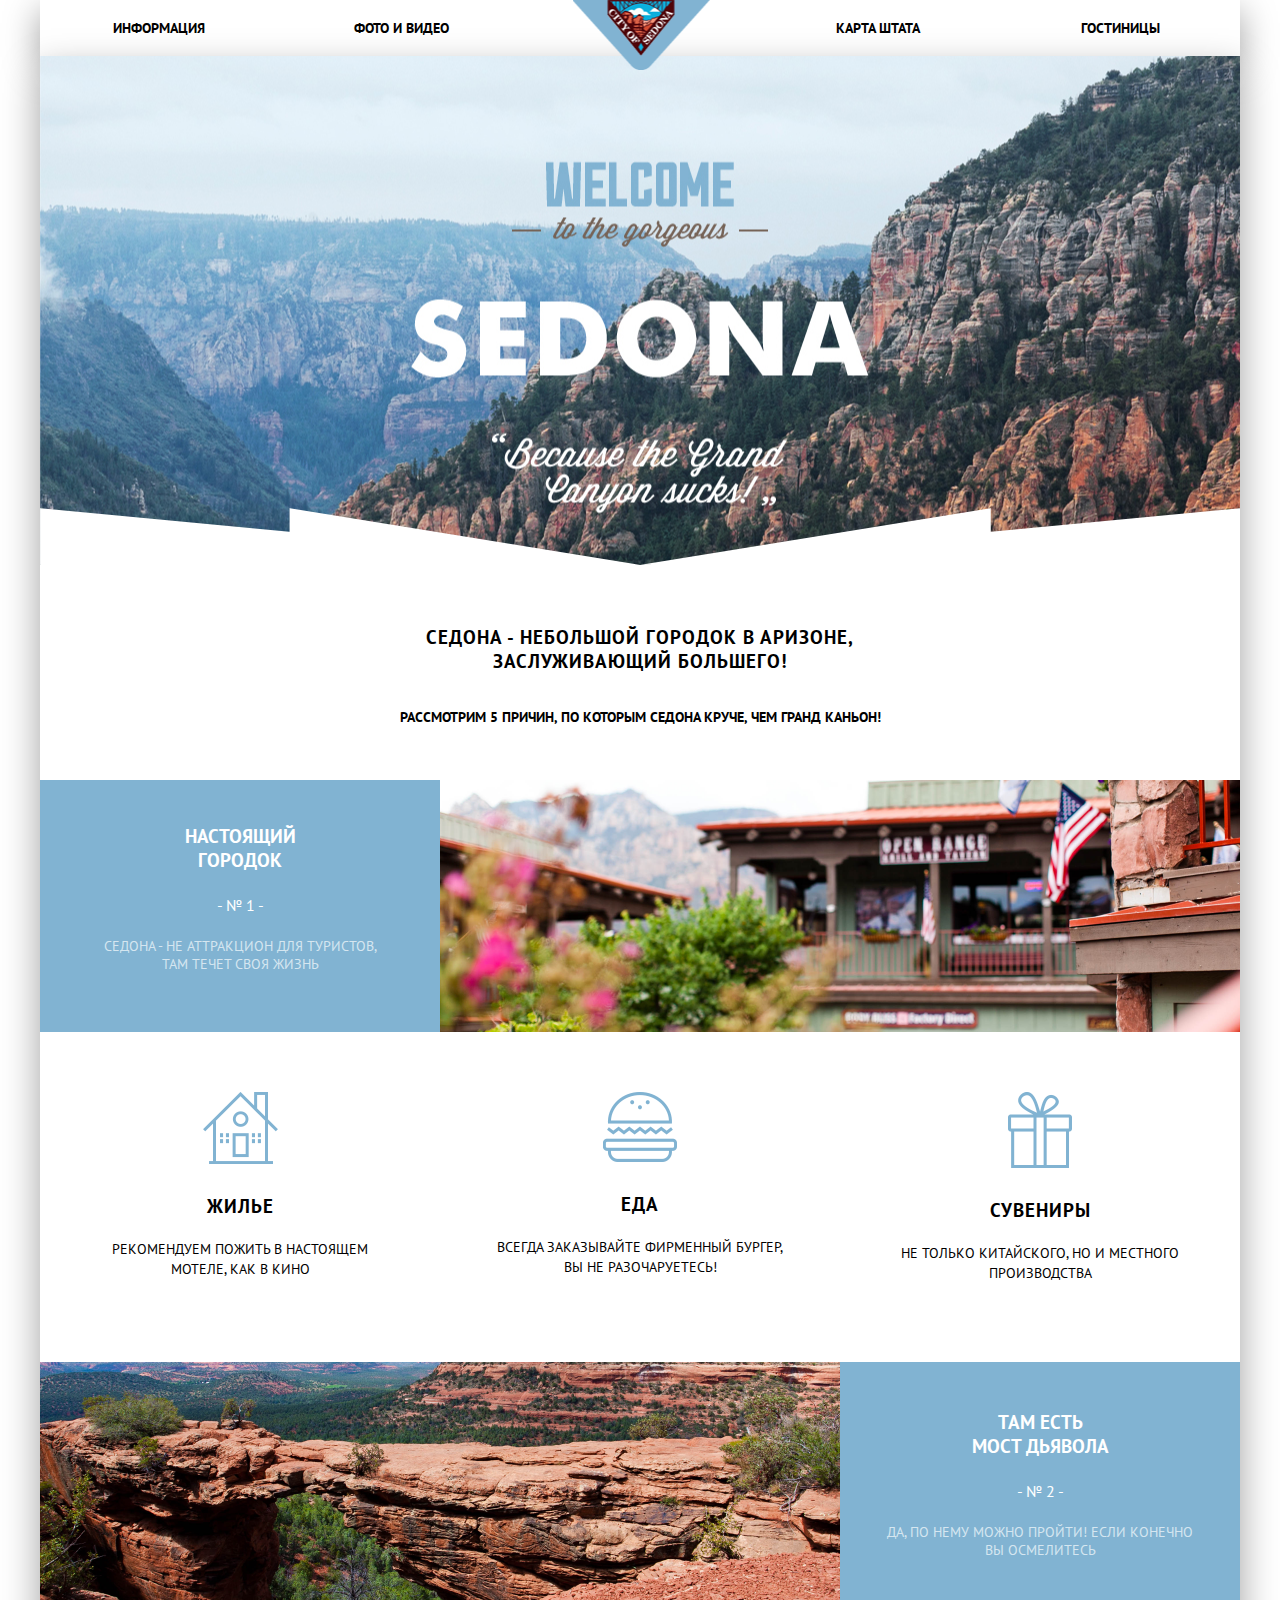
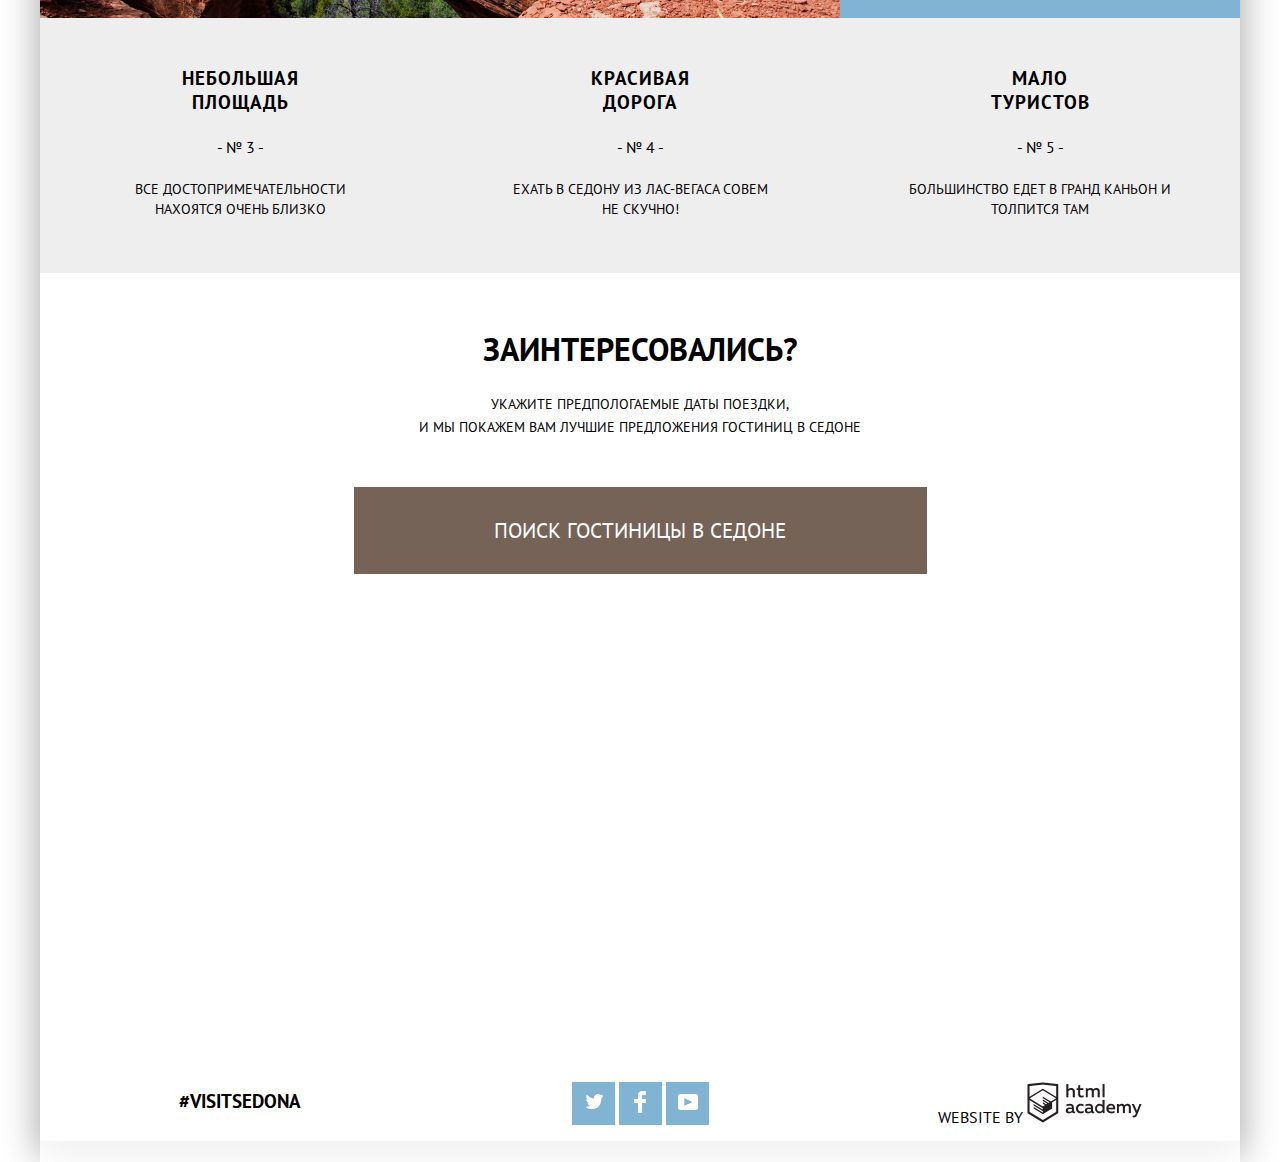
==== commit f6a0c226: "Sedona" ====
--- a/index.html
+++ b/index.html
@@ -85,21 +85,21 @@
     </div>
     <div class="modal">
         <div class="modal-date">
-            <p>Дата заезда:</p>
-            <div class="calendar">24 Апреля 2017</div>
+            <label for="text1" id="lbl1">Дата заезда:</label>
+            <input type="text" id="text1" placeholder="24 апреля 2017">
         </div>
         <div class="modal-date">
-            <p>Дата выезда:</p>
-            <div class="calendar">4 Июля 2017</div>
+            <label for="text1" id="lbl2">Дата выезда:</label>
+            <input type="text" id="text2" placeholder="4 июля 2017">
         </div>
         <div class="wrap-modal">
             <div class="modal-people">
-                <p>Взрослые:</p>
-                <div class="folk">2</div>
+                <label for="number1" id="num1">Взрослые:</label>
+                <input type="number" id="number1" placeholder="0">
             </div>
             <div class="modal-people">
-                <p>Дети:</p>
-                <div class="folk">0</div>
+                <label for="number2" id="num2">Дети:</label>
+                <input type="number" id="number2" placeholder="0">
             </div>
         </div>
         <a href="hotels.html" class="link-search-modal">Найти</a>
@@ -120,7 +120,7 @@
         <div class="social">
             <div class="html-academy">
             <span>Website by</span>
-            <a href="#" class="academy"><img src="img/logo_name.png" alt="html academy"></a>
+            <a href="#" class="academy"><img src="img/logo_name.png"></a>
             </div>
         </div>
     </footer>
--- a/css/style.css
+++ b/css/style.css
@@ -2,7 +2,6 @@
     font-family: 'PT Sans', sans-serif;
     margin: 0 auto;
     padding: 0;
- /*   outline: 1px solid black;*/
 }
 header{
     width: 1280px;
@@ -150,22 +149,22 @@
     line-height: 20px;
 }
 .icon-one{
-    width: 76px;
+    width: 75px;
+    height: 72px;
+    margin: 60px auto 30px auto;
+    background: url("../img/sprite.png") no-repeat -10px -10px;
+}
+.icon-two{
+    width: 74px;
+    height: 70px;
+    margin: 60px auto 30px auto;
+    background: url("../img/sprite.png") no-repeat -105px -10px;
+}
+.icon-tree{
+    width: 64px;
     height: 76px;
     margin: 60px auto 30px auto;
-    background: url("../img/icon-1.png") center no-repeat;
-}
-.icon-two{
-    width: 76px;
-    height: 76px;
-    margin: 60px auto 30px auto;
-    background: url("../img/icon-2.png") center no-repeat;
-}
-.icon-tree{
-    width: 76px;
-    height: 76px;
-    margin: 60px auto 30px auto;
-    background: url("../img/icon-3.png") center no-repeat;
+    background: url("../img/sprite.png") no-repeat -10px -102px;
 }
 .info-small{
     width: 400px;
@@ -243,30 +242,37 @@
     display: inline-block;
     width: 43px;
     height: 43px;
-    background: #81b3d2 url("../img/twitter.png") center no-repeat;
+    background: url("../img/sprite.png") no-repeat -185px 2px, #81b3d2;
 }
 .facebook{
     display: inline-block;
     width: 43px;
     height: 43px;
-    background: #81b3d2 url("../img/fb.png") center no-repeat;
+    background: url("../img/sprite.png") no-repeat  -79px -129px, #81b3d2;
 }
 .youtube{
     display: inline-block;
     width: 43px;
     height: 43px;
-    background: #81b3d2 url("../img/youtube.png") center no-repeat;
-}
-.twitter:hover,
-.facebook:hover,
+    background: url("../img/sprite.png") no-repeat -82px -90px, #81b3d2;
+}
+.twitter:hover{
+    background: url("../img/sprite.png") no-repeat -185px 2px, #669ec0;
+}
+.facebook:hover{
+    background: url("../img/sprite.png") no-repeat -79px -129px, #669ec0;
+}
 .youtube:hover{
-    background: #669ec0;
-}
-.twitter:active,
-.facebook:active,
+    background: url("../img/sprite.png") no-repeat -82px -90px, #669ec0;
+}
+.twitter:active{
+    background: url("../img/sprite.png") no-repeat -144px -126px, #5496bd;
+}
+.facebook:active{
+    background: url("../img/sprite.png") no-repeat -111px -129px, #5496bd;
+}
 .youtube:active{
-    background: #5496bd;
-    color: #88b6d1;
+    background: url("../img/sprite.png") no-repeat -122px -90px, #5496bd;
 }
 .main-hotels{
     width: 1280px;
@@ -301,6 +307,15 @@
     margin: 11px 0 0 0;
     padding: 7px;
     border: 2px solid white;
+}
+.range-price::before{
+    content: '';
+    position: absolute;
+    width: 2px;
+    height: 21px;
+    background: #ffffff;
+    margin: 0 0 0 146px;
+
 }
 .min-price{
     margin: 0 0 0 60px;
@@ -460,6 +475,11 @@
 }
 .hotel-info a{
     margin: 0 0 3px 0;
+    color: #000000;
+    font-size: 21px;
+    text-decoration: none;
+    text-transform: uppercase;
+    font-weight: bold;
 }
 .hotel-info a:hover{
     color: #81b3d2;
@@ -486,6 +506,11 @@
     width: 205px;
     margin: 40px auto;
 }
+.academy{
+    background-position: -66px -255px ;
+    width: 115px;
+    height: 41px;
+}
 .stars {
     direction: rtl;
     margin: 0 0 45px 0;
@@ -533,7 +558,7 @@
 .shadow-hotels{
     position: absolute;
     width: 1200px;
-    height: 861px;
+    height: 859px;
     margin: 0 0 0 40px;
     box-shadow: rgba(0, 0, 0, 0.36) 0 15px 35px 1px;
     z-index: -1;
@@ -542,7 +567,7 @@
     position: absolute;
     opacity: 0;
     width: 573px;
-    height: 365px;
+    height: 397px;
     margin: 0 0 0 353px;
     font-size: 14px;
     text-transform: uppercase;
@@ -551,31 +576,26 @@
     transition: opacity .3s linear;
 }
 .modal-date:nth-of-type(1){
-    padding: 66px 0 0 50px;
+    padding: 54px 0 0 60px;
 }
 .modal-date:nth-of-type(2){
-    padding: 20px 0 0 50px;
-}
-.calendar{
-    width: 345px;
-    height: 38px;
-    background: gold;
-    margin: -27px 0 31px 123px;
-}
-.calendar p {
+    padding: 29px 0 0 60px;
+}
+.modal-people{
+    display: flex;
     align-items: center;
 }
-.folk{
-    width: 114px;
-    height: 38px;
-    text-align: center;
-    background: gold;
+.modal-people:nth-last-child(1){
+    margin: 0 0 0 56px;
 }
 .wrap-modal{
-    display: flex;
-}
-.link-search-modal{;
-    padding: 18px 210px 18px 210px;
+    width: 461px;
+    display: flex;
+    margin: 29px 0 70px 60px;
+}
+.link-search-modal{
+    margin: 0 0 0 60px;
+    padding: 15px 195px 15px 195px;
     color: #ffffff;
     text-decoration: none;
     font-size: 21px;
@@ -592,4 +612,49 @@
     opacity: 1;
     visibility: visible;
     z-index: 1;
-}+}
+#lbl1{
+    margin: 0 21px 0 0;
+}
+#lbl2{
+    margin: 0 17px 0 0;
+}
+
+.modal-date>input{
+    padding: 0 0 0 10px;
+    width: 346px;
+    height: 39px;
+    border: none;
+    background: #f2f2f2;
+}
+input[placeholder]{
+    font-size: 14px;
+    font-weight: bold;
+    color: #000000;
+    text-transform: uppercase;
+}
+#number1{
+    margin: 0 -12px 0 35px;
+    padding: 0 0 0 10px;
+    width: 118px;
+    height: 39px;
+    text-align: center;
+    border: none;
+    background: #f2f2f2;
+}
+#number2{
+    margin: 0 0 0 19px;
+    padding: 0 0 0 10px;
+    width: 118px;
+    height: 39px;
+    text-align: center;
+    border: none;
+    background: #f2f2f2;
+}
+input:hover{
+     background: #ebebeb;
+}
+input:focus{
+    border: 1px #e5e5e5;
+    background: #ffffff;
+}
